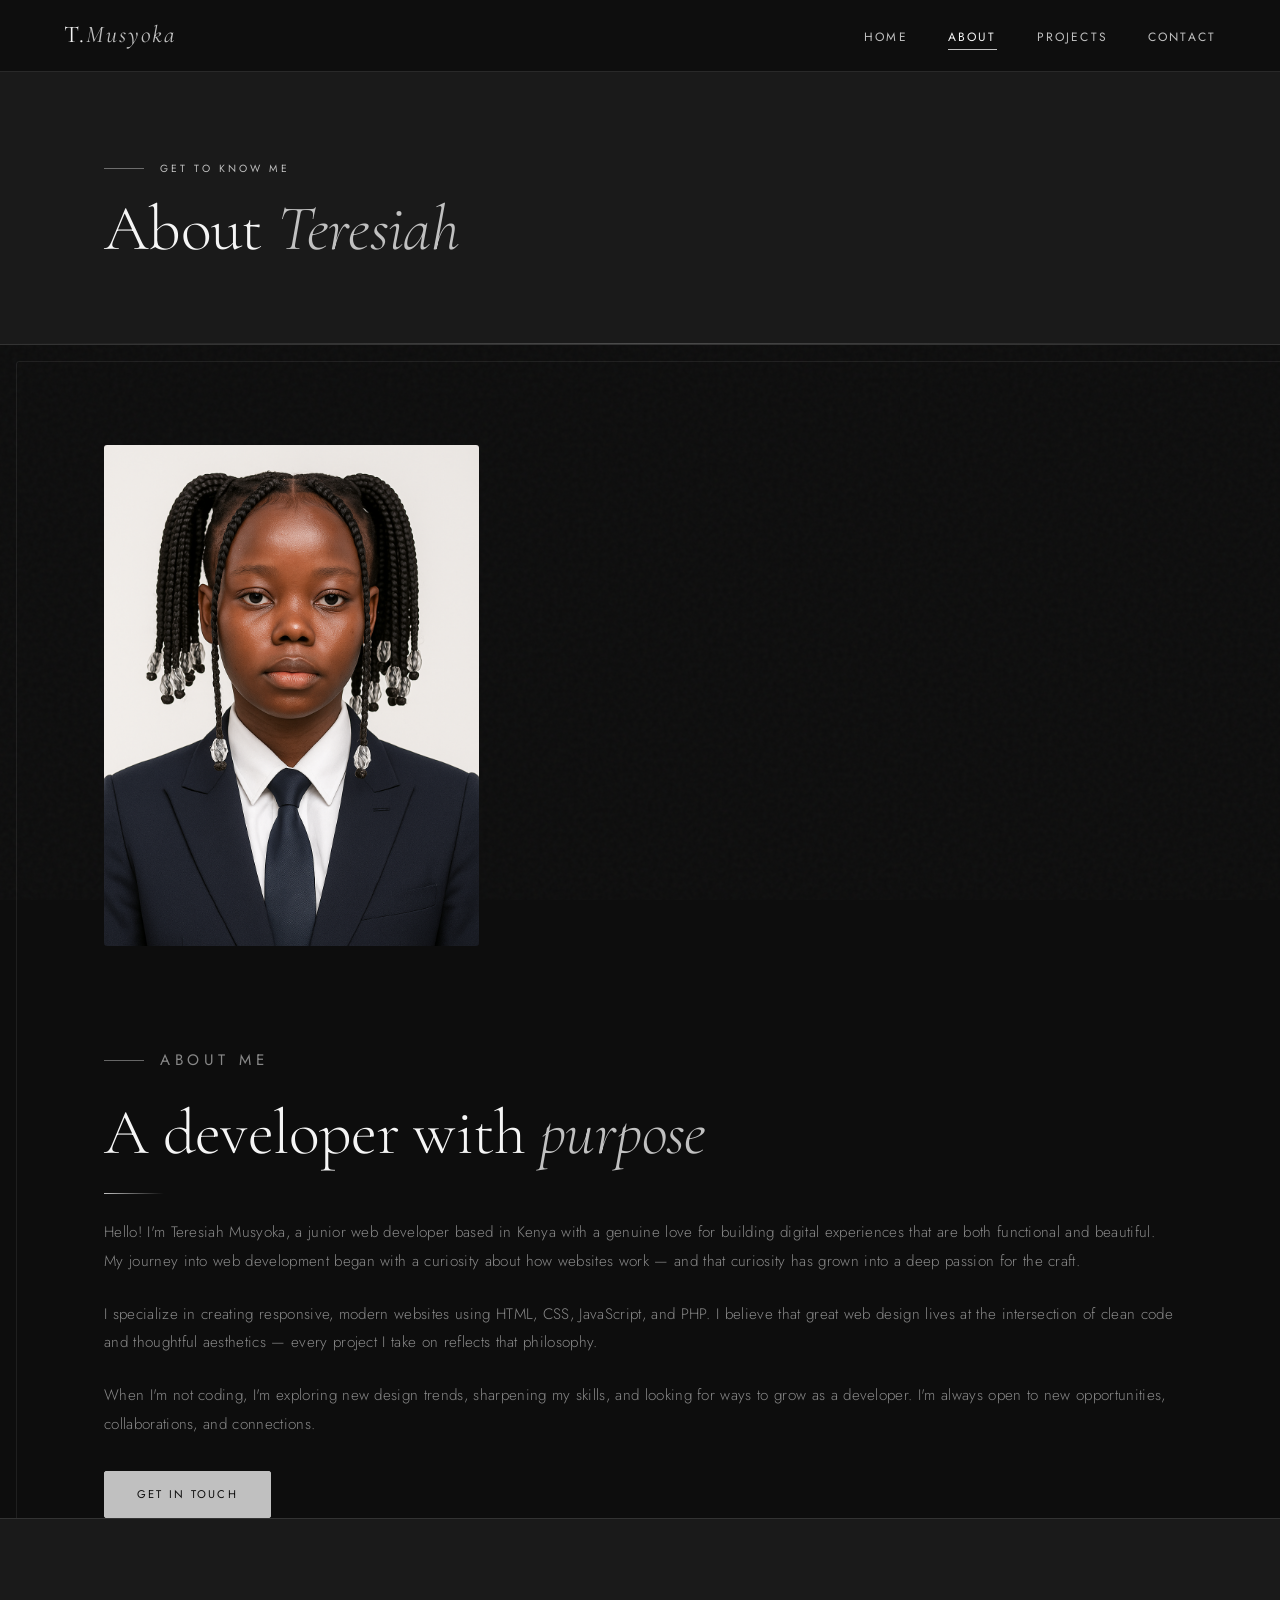
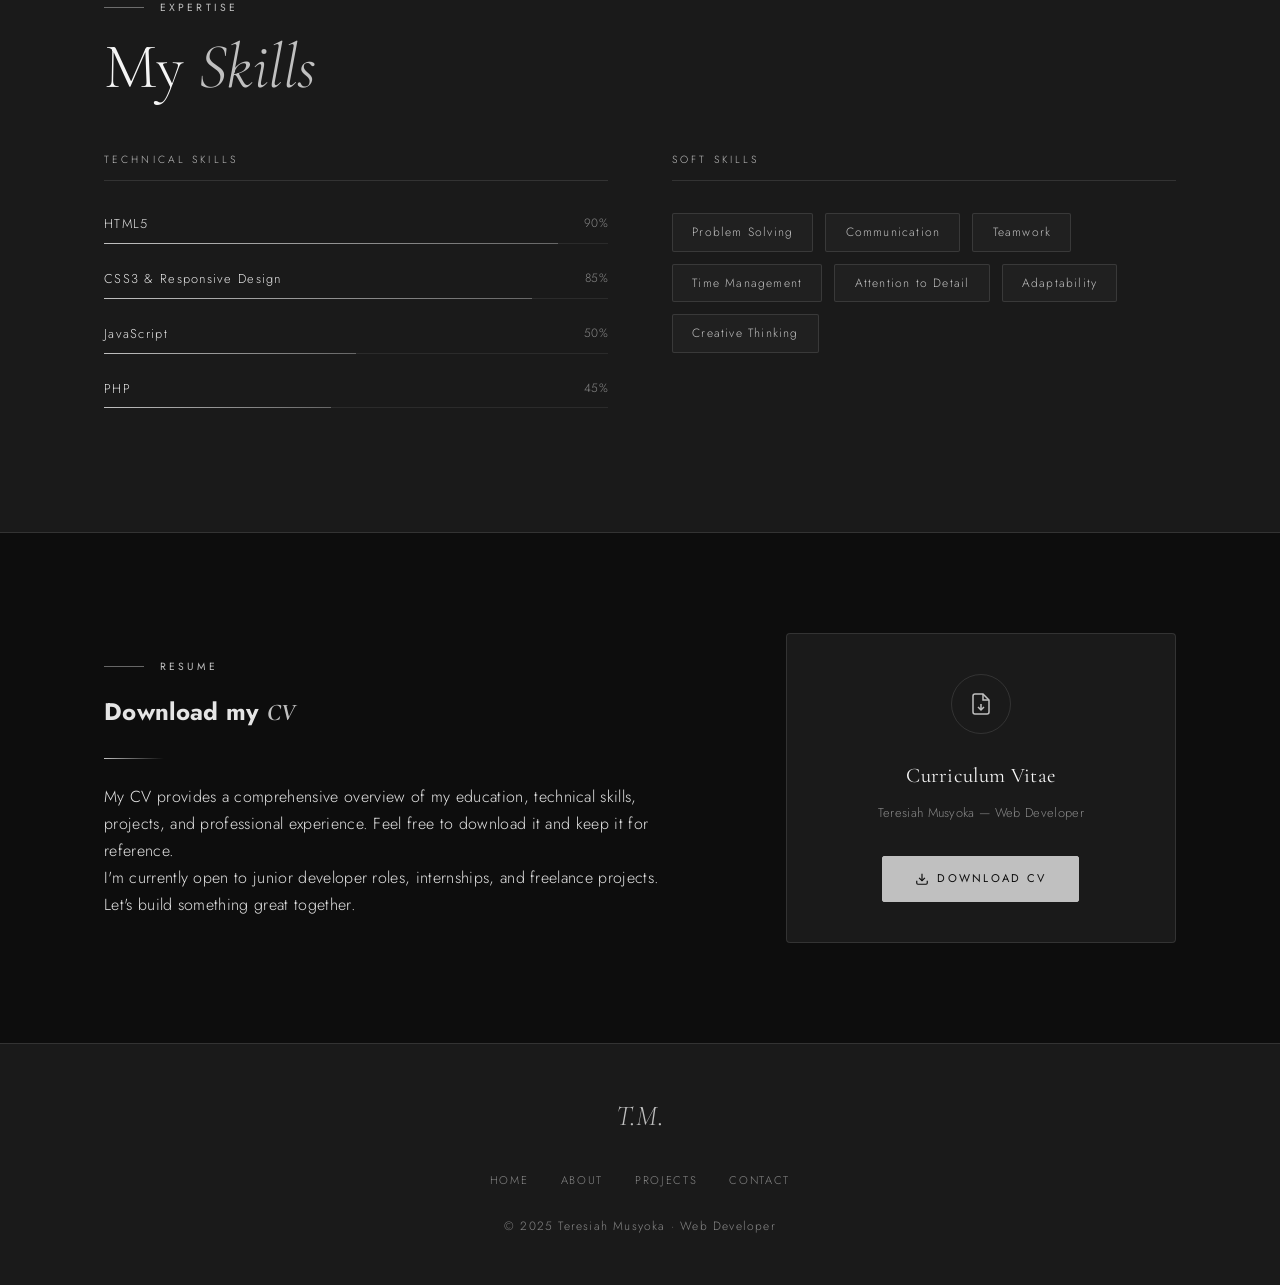
==== about.html @ 4fd21378 "Add files via upload" ====
<!DOCTYPE html>
<html lang="en">
<head>
  <meta charset="UTF-8" />
  <meta name="viewport" content="width=device-width, initial-scale=1.0" />
  <title>About — Teresiah Musyoka</title>
  <link rel="stylesheet" href="style.css" />
</head>
<body>

<!-- Navigation -->
<nav id="nav">
  <a href="index.html" class="nav-logo">T.<span>Musyoka</span></a>
  <ul class="nav-links">
    <li><a href="index.html">Home</a></li>
    <li><a href="about.html">About</a></li>
    <li><a href="projects.html">Projects</a></li>
    <li><a href="contact.html">Contact</a></li>
  </ul>
  <button class="nav-burger" id="burger" aria-label="Menu">
    <span></span><span></span><span></span>
  </button>
</nav>
<div class="nav-mobile" id="mobileNav">
  <a href="index.html">Home</a>
  <a href="about.html">About</a>
  <a href="projects.html">Projects</a>
  <a href="contact.html">Contact</a>
</div>

<!-- Page Hero -->
<div class="page-hero">
  <div class="page-hero-inner">
    <p class="section-label">Get to know me</p>
    <h1 class="section-title">About <em>Teresiah</em></h1>
  </div>
</div>

<!-- About Me -->
<section>
  <div class="container">
    <div class="about-grid">
      <div class="about-image-wrap fade-in">
        <div class="about-img">
          <img src="./images/Terry.png" alt="Teresiah Musyoka" style="width:100%;height:100%;object-fit:cover;" />
            <svg width="64" height="64" fill="none" stroke="currentColor" stroke-width="0.8" viewBox="0 0 24 24">
              <circle cx="12" cy="8" r="4"/><path d="M4 20c0-4 3.6-7 8-7s8 3 8 7"/>
            </svg>
            <p style="font-size:0.7rem;letter-spacing:0.1em;text-transform:uppercase;margin-top:0.5rem">Your Photo</p>
          </div>
        </div>
        <div class="about-img-border"></div>
      </div>

      <div class="about-text fade-in delay-2">
        <p class="section-label">About Me</p>
        <h2 class="section-title" style="margin-bottom:1rem">A developer with <em>purpose</em></h2>
        <div class="divider"></div>
        <p>Hello! I'm Teresiah Musyoka, a junior web developer based in Kenya with a genuine love for building digital experiences that are both functional and beautiful. My journey into web development began with a curiosity about how websites work — and that curiosity has grown into a deep passion for the craft.</p>
        <p>I specialize in creating responsive, modern websites using HTML, CSS, JavaScript, and PHP. I believe that great web design lives at the intersection of clean code and thoughtful aesthetics — every project I take on reflects that philosophy.</p>
        <p>When I'm not coding, I'm exploring new design trends, sharpening my skills, and looking for ways to grow as a developer. I'm always open to new opportunities, collaborations, and connections.</p>
        <a href="contact.html" class="btn btn-primary" style="margin-top:0.5rem">Get in Touch</a>
      </div>
    </div>
  </div>
</section>

<!-- Skills -->
<section class="skills-section">
  <div class="container">
    <div class="fade-in">
      <p class="section-label">Expertise</p>
      <h2 class="section-title">My <em>Skills</em></h2>
    </div>

    <div class="skills-grid">
      <!-- Technical -->
      <div class="fade-in delay-1">
        <p class="skills-group-title">Technical Skills</p>

        <div class="skill-item">
          <div class="skill-header">
            <span class="skill-name">HTML5</span>
            <span class="skill-pct">90%</span>
          </div>
          <div class="skill-bar">
            <div class="skill-bar-fill" style="--width:90%"></div>
          </div>
        </div>

        <div class="skill-item">
          <div class="skill-header">
            <span class="skill-name">CSS3 &amp; Responsive Design</span>
            <span class="skill-pct">85%</span>
          </div>
          <div class="skill-bar">
            <div class="skill-bar-fill" style="--width:85%"></div>
          </div>
        </div>

        <div class="skill-item">
          <div class="skill-header">
            <span class="skill-name">JavaScript</span>
            <span class="skill-pct">50%</span>
          </div>
          <div class="skill-bar">
            <div class="skill-bar-fill" style="--width:50%"></div>
          </div>
        </div>

        <div class="skill-item">
          <div class="skill-header">
            <span class="skill-name">PHP</span>
            <span class="skill-pct">45%</span>
          </div>
          <div class="skill-bar">
            <div class="skill-bar-fill" style="--width:45%"></div>
          </div>
        </div>
      </div>

      <!-- Soft Skills -->
      <div class="fade-in delay-2">
        <p class="skills-group-title">Soft Skills</p>
        <div class="soft-skills">
          <span class="soft-skill-pill">Problem Solving</span>
          <span class="soft-skill-pill">Communication</span>
          <span class="soft-skill-pill">Teamwork</span>
          <span class="soft-skill-pill">Time Management</span>
          <span class="soft-skill-pill">Attention to Detail</span>
          <span class="soft-skill-pill">Adaptability</span>
          <span class="soft-skill-pill">Creative Thinking</span>
        </div>
      </div>
    </div>
  </div>
</section>

<!-- CV Section -->
<section class="cv-section">
  <div class="container">
    <div class="cv-inner">
      <div class="fade-in">
        <p class="section-label">Resume</p>
        <h2>Download my <em style="font-family:var(--font-display);font-style:italic;color:var(--silver)">CV</em></h2>
        <div class="divider"></div>
        <p>My CV provides a comprehensive overview of my education, technical skills, projects, and professional experience. Feel free to download it and keep it for reference.</p>
        <p>I'm currently open to junior developer roles, internships, and freelance projects. Let's build something great together.</p>
      </div>

      <div class="fade-in delay-2">
        <div class="cv-card">
          <div class="cv-icon">
            <svg width="24" height="24" fill="none" stroke="currentColor" stroke-width="1.5" viewBox="0 0 24 24">
              <path d="M14 2H6a2 2 0 00-2 2v16a2 2 0 002 2h12a2 2 0 002-2V8z"/>
              <polyline points="14 2 14 8 20 8"/>
              <line x1="12" y1="18" x2="12" y2="12"/>
              <polyline points="9 15 12 18 15 15"/>
            </svg>
          </div>
          <h3>Curriculum Vitae</h3>
          <p>Teresiah Musyoka — Web Developer</p>
          <a href="./cv/CV.pdf" download class="btn btn-primary" style="display:inline-flex;margin-top:0.5rem">
            <svg width="14" height="14" fill="none" stroke="currentColor" stroke-width="2" viewBox="0 0 24 24" style="flex-shrink:0">
              <path d="M21 15v4a2 2 0 01-2 2H5a2 2 0 01-2-2v-4"/>
              <polyline points="7 10 12 15 17 10"/>
              <line x1="12" y1="15" x2="12" y2="3"/>
            </svg>
            Download CV
          </a>
        </div>
      </div>
    </div>
  </div>
</section>

<!-- Footer -->
<footer>
  <div class="footer-inner">
    <div class="logo">T.M.</div>
    <ul class="footer-links">
      <li><a href="index.html">Home</a></li>
      <li><a href="about.html">About</a></li>
      <li><a href="projects.html">Projects</a></li>
      <li><a href="contact.html">Contact</a></li>
    </ul>
    <p>&copy; 2025 Teresiah Musyoka · Web Developer</p>
  </div>
</footer>

<script src="script.js"></script>
</body>
</html>
---- style.css ----
@import url('https://fonts.googleapis.com/css2?family=Cormorant+Garamond:ital,wght@0,300;0,400;0,500;1,300;1,400&family=Jost:wght@200;300;400;500&display=swap');

/* ── Variables ── */
:root {
  --black: #0D0D0D;
  --dark: #1A1A1A;
  --silver: #C0C0C0;
  --light: #E5E5E5;
  --white: #F5F5F5;
  --dim: #888;
  --border: rgba(192,192,192,0.15);
  --glow: rgba(192,192,192,0.08);

  --font-display: 'Cormorant Garamond', serif;
  --font-body: 'Jost', sans-serif;

  --ease: cubic-bezier(0.4, 0, 0.2, 1);
  --ease-out: cubic-bezier(0, 0, 0.2, 1);
}

/* ── Reset ── */
*, *::before, *::after { box-sizing: border-box; margin: 0; padding: 0; }
html { scroll-behavior: smooth; }
body {
  background: var(--black);
  color: var(--light);
  font-family: var(--font-body);
  font-weight: 300;
  font-size: medium;
  letter-spacing: 0.02em;
  line-height: 1.7;
  overflow-x: hidden;
}
img { display: block; max-width: 100%; }
a { color: inherit; text-decoration: none; }

/* ── Noise Overlay ── */
body::before {
  content: '';
  position: fixed;
  inset: 0;
  background-image: url("data:image/svg+xml,%3Csvg viewBox='0 0 200 200' xmlns='http://www.w3.org/2000/svg'%3E%3Cfilter id='n'%3E%3CfeTurbulence type='fractalNoise' baseFrequency='0.9' numOctaves='4' stitchTiles='stitch'/%3E%3C/filter%3E%3Crect width='100%25' height='100%25' filter='url(%23n)' opacity='0.03'/%3E%3C/svg%3E");
  pointer-events: none;
  z-index: 0;
}

/* ── Navigation ── */
nav {
  position: fixed;
  top: 0; left: 0; right: 0;
  z-index: 100;
  padding: 0 5vw;
  height: 72px;
  display: flex;
  align-items: center;
  justify-content: space-between;
  background: rgba(13,13,13,0.85);
  backdrop-filter: blur(20px);
  -webkit-backdrop-filter: blur(20px);
  border-bottom: 1px solid var(--border);
  transition: all 0.4s var(--ease);
}
nav.scrolled {
  height: 60px;
  background: rgba(13,13,13,0.97);
}

.nav-logo {
  font-family: var(--font-display);
  font-size: 1.5rem;
  font-weight: 400;
  letter-spacing: 0.08em;
  color: var(--white);
}
.nav-logo span { color: var(--silver); font-style: italic; }

.nav-links {
  display: flex;
  align-items: center;
  gap: 2.5rem;
  list-style: none;
}
.nav-links a {
  font-size: 0.75rem;
  font-weight: 400;
  letter-spacing: 0.18em;
  text-transform: uppercase;
  color: var(--silver);
  position: relative;
  transition: color 0.3s var(--ease);
}
.nav-links a::after {
  content: '';
  position: absolute;
  bottom: -4px; left: 0;
  width: 0; height: 1px;
  background: var(--silver);
  transition: width 0.3s var(--ease);
}
.nav-links a:hover, .nav-links a.active { color: var(--white); }
.nav-links a:hover::after, .nav-links a.active::after { width: 100%; }

.nav-burger {
  display: none;
  flex-direction: column;
  gap: 5px;
  cursor: pointer;
  padding: 4px;
  background: none;
  border: none;
}
.nav-burger span {
  display: block;
  width: 24px; height: 1px;
  background: var(--silver);
  transition: all 0.3s var(--ease);
}
.nav-burger.open span:nth-child(1) { transform: rotate(45deg) translate(4px, 4px); }
.nav-burger.open span:nth-child(2) { opacity: 0; }
.nav-burger.open span:nth-child(3) { transform: rotate(-45deg) translate(4px, -4px); }

/* Mobile nav */
.nav-mobile {
  display: none;
  position: fixed;
  inset: 0;
  top: 72px;
  background: rgba(13,13,13,0.98);
  backdrop-filter: blur(30px);
  z-index: 99;
  flex-direction: column;
  align-items: center;
  justify-content: center;
  gap: 2.5rem;
}
.nav-mobile.open { display: flex; }
.nav-mobile a {
  font-family: var(--font-display);
  font-size: 2.5rem;
  font-weight: 300;
  color: var(--silver);
  letter-spacing: 0.05em;
  transition: color 0.3s;
}
.nav-mobile a:hover { color: var(--white); }

/* ── Buttons ── */
.btn {
  display: inline-flex;
  align-items: center;
  gap: 0.5rem;
  padding: 0.8rem 2rem;
  font-family: var(--font-body);
  font-size: 0.7rem;
  font-weight: 400;
  letter-spacing: 0.2em;
  text-transform: uppercase;
  border-radius: 2px;
  cursor: pointer;
  transition: all 0.35s var(--ease);
  position: relative;
  overflow: hidden;
}
.btn::before {
  content: '';
  position: absolute;
  inset: 0;
  background: rgba(255,255,255,0.05);
  transform: translateX(-100%);
  transition: transform 0.35s var(--ease);
}
.btn:hover::before { transform: translateX(0); }

.btn-primary {
  background: var(--silver);
  color: var(--black);
  border: 1px solid var(--silver);
}
.btn-primary:hover {
  background: var(--white);
  border-color: var(--white);
  transform: translateY(-2px);
  box-shadow: 0 8px 30px rgba(192,192,192,0.25);
}

.btn-outline {
  background: transparent;
  color: var(--silver);
  border: 1px solid rgba(192,192,192,0.4);
}
.btn-outline:hover {
  color: var(--white);
  border-color: var(--silver);
  transform: translateY(-2px);
}

/* ── Section Base ── */
section { position: relative; z-index: 1; }
.container {
  max-width: 1200px;
  margin: 0 auto;
  padding: 0 5vw;
}

.section-label {
  font-size: 0.65rem;
  font-weight: 400;
  letter-spacing: 0.3em;
  text-transform: uppercase;
  color: var(--silver);
  margin-bottom: 1rem;
  display: flex;
  align-items: center;
  gap: 1rem;
}
.section-label::before {
  content: '';
  width: 40px; height: 1px;
  background: var(--silver);
  opacity: 0.5;
}

.section-title {
  font-family: var(--font-display);
  font-size: clamp(2.5rem, 5vw, 4rem);
  font-weight: 300;
  line-height: 1.1;
  color: var(--white);
  letter-spacing: -0.01em;
}
.section-title em {
  font-style: italic;
  color: var(--silver);
}

/* ── Divider ── */
.divider {
  width: 60px; height: 1px;
  background: linear-gradient(to right, var(--silver), transparent);
  margin: 1.5rem 0;
}

/* ── Fade-in on scroll ── */
.fade-in {
  opacity: 0;
  transform: translateY(30px);
  transition: opacity 0.8s var(--ease-out), transform 0.8s var(--ease-out);
}
.fade-in.visible {
  opacity: 1;
  transform: translateY(0);
}
.fade-in.delay-1 { transition-delay: 0.1s; }
.fade-in.delay-2 { transition-delay: 0.2s; }
.fade-in.delay-3 { transition-delay: 0.3s; }
.fade-in.delay-4 { transition-delay: 0.4s; }

/* ── Page Header (inner pages) ── */
.page-hero {
  padding: 160px 0 80px;
  background: var(--dark);
  border-bottom: 1px solid var(--border);
  position: relative;
  overflow: hidden;
}
.page-hero::after {
  content: '';
  position: absolute;
  bottom: 0; left: 0;
  width: 100%; height: 1px;
  background: linear-gradient(to right, transparent, var(--silver), transparent);
  opacity: 0.3;
}
.page-hero-inner {
  max-width: 1200px;
  margin: 0 auto;
  padding: 0 5vw;
}

/* ── Footer ── */
footer {
  background: var(--dark);
  border-top: 1px solid var(--border);
  padding: 3rem 0;
  text-align: center;
}
.footer-inner {
  max-width: 1200px;
  margin: 0 auto;
  padding: 0 5vw;
}
footer .logo {
  font-family: var(--font-display);
  font-size: 1.8rem;
  color: var(--silver);
  margin-bottom: 1rem;
  font-style: italic;
}
footer p {
  font-size: 0.75rem;
  color: var(--dim);
  letter-spacing: 0.1em;
}
.footer-links {
  display: flex;
  justify-content: center;
  gap: 2rem;
  margin: 1.5rem 0;
  list-style: none;
}
.footer-links a {
  font-size: 0.7rem;
  letter-spacing: 0.15em;
  text-transform: uppercase;
  color: var(--dim);
  transition: color 0.3s;
}
.footer-links a:hover { color: var(--silver); }

/* ═══════════════════════════════════
   INDEX.HTML
═══════════════════════════════════ */

/* Hero */
.hero {
  min-height: 100vh;
  display: flex;
  flex-direction: column;
  position: relative;
  overflow: hidden;
}

.hero-bg {
  position: absolute;
  inset: 0;
  background: linear-gradient(135deg, #0D0D0D 0%, #141414 50%, #0f0f0f 100%);
}
.hero-bg::before {
  content: '';
  position: absolute;
  top: -20%; right: -10%;
  width: 60vw; height: 60vw;
  background: radial-gradient(circle, rgba(192,192,192,0.04) 0%, transparent 70%);
  border-radius: 50%;
}
.hero-bg::after {
  content: '';
  position: absolute;
  bottom: -10%; left: -5%;
  width: 40vw; height: 40vw;
  background: radial-gradient(circle, rgba(192,192,192,0.03) 0%, transparent 70%);
  border-radius: 50%;
}

.hero-grid-lines {
  position: absolute;
  inset: 0;
  background-image:
    linear-gradient(rgba(192,192,192,0.03) 1px, transparent 1px),
    linear-gradient(90deg, rgba(192,192,192,0.03) 1px, transparent 1px);
  background-size: 80px 80px;
}

.hero-inner {
  position: relative;
  z-index: 2;
  display: grid;
  grid-template-columns: 1fr 1fr;
  gap: 4rem;
  align-items: center;
  min-height: 100vh;
  max-width: 1200px;
  margin: 0 auto;
  padding: 100px 5vw 80px;
}

.hero-content {}

.hero-eyebrow {
  font-size: 0.65rem;
  letter-spacing: 0.35em;
  text-transform: uppercase;
  color: var(--silver);
  margin-bottom: 2rem;
  display: flex;
  align-items: center;
  gap: 1rem;
  opacity: 0;
  animation: slideRight 0.8s var(--ease-out) 0.3s forwards;
}
.hero-eyebrow::before {
  content: '';
  width: 40px; height: 1px;
  background: var(--silver);
}

.hero-name {
  font-family: var(--font-display);
  font-size: clamp(3rem, 6vw, 5.5rem);
  font-weight: 300;
  line-height: 1.05;
  color: var(--white);
  margin-bottom: 1.5rem;
  opacity: 0;
  animation: slideRight 0.8s var(--ease-out) 0.5s forwards;
}
.hero-name span {
  display: block;
  font-style: italic;
  color: var(--silver);
}

.hero-desc {
  font-size: 1rem;
  font-weight: 300;
  color: var(--dim);
  max-width: 420px;
  margin-bottom: 2.5rem;
  line-height: 1.8;
  opacity: 0;
  animation: slideRight 0.8s var(--ease-out) 0.7s forwards;
}

.hero-cta {
  display: flex;
  gap: 1rem;
  flex-wrap: wrap;
  opacity: 0;
  animation: slideRight 0.8s var(--ease-out) 0.9s forwards;
}

.hero-image-side {
  position: relative;
  opacity: 0;
  animation: fadeScale 1s var(--ease-out) 0.5s forwards;
}

.hero-img-frame {
  position: relative;
  border-radius: 4px;
  overflow: hidden;
  aspect-ratio: 4/5;
  background: var(--dark);
}
.hero-img-frame img {
  width: 100%;
  height: 100%;
  object-fit: cover;
  filter: grayscale(30%);
  transition: filter 0.5s;
}
.hero-img-frame:hover img { filter: grayscale(0%); }

.hero-img-frame::before {
  content: '';
  position: absolute;
  inset: 0;
  background: linear-gradient(to top, rgba(13,13,13,0.5) 0%, transparent 60%);
  z-index: 1;
}

.hero-img-border {
  position: absolute;
  top: -12px; right: -12px;
  width: calc(100% - 20px);
  height: calc(100% - 20px);
  border: 1px solid rgba(192,192,192,0.2);
  border-radius: 4px;
  pointer-events: none;
  transition: all 0.4s var(--ease);
}
.hero-image-side:hover .hero-img-border {
  top: -16px; right: -16px;
  border-color: rgba(192,192,192,0.4);
}

.hero-img-placeholder {
  width: 100%;
  height: 100%;
  display: flex;
  flex-direction: column;
  align-items: center;
  justify-content: center;
  background: linear-gradient(135deg, #1a1a1a 0%, #222 100%);
  color: var(--dim);
  gap: 1rem;
}
.hero-img-placeholder svg { opacity: 0.3; }
.hero-img-placeholder p {
  font-size: 0.75rem;
  letter-spacing: 0.15em;
  text-transform: uppercase;
}

.hero-scroll {
  position: absolute;
  bottom: 2rem;
  left: 50%;
  transform: translateX(-50%);
  z-index: 2;
  display: flex;
  flex-direction: column;
  align-items: center;
  gap: 0.5rem;
  color: var(--dim);
  font-size: 0.6rem;
  letter-spacing: 0.2em;
  text-transform: uppercase;
  opacity: 0;
  animation: fadeIn 1s var(--ease-out) 1.5s forwards;
}
.scroll-line {
  width: 1px; height: 40px;
  background: linear-gradient(to bottom, transparent, var(--silver));
  animation: scrollPulse 2s ease-in-out infinite;
}

/* Featured Section */
.featured {
  padding: 120px 0;
  background: var(--dark);
  border-top: 1px solid var(--border);
}
.featured-header {
  display: flex;
  justify-content: space-between;
  align-items: flex-end;
  margin-bottom: 4rem;
}
.featured-grid {
  display: grid;
  grid-template-columns: repeat(3, 1fr);
  gap: 2px;
}
.featured-card {
  position: relative;
  overflow: hidden;
  aspect-ratio: 3/4;
  background: #111;
  cursor: pointer;
}
.featured-card img {
  width: 100%;
  height: 100%;
  object-fit: cover;
  filter: grayscale(50%) brightness(0.7);
  transition: all 0.6s var(--ease);
}
.featured-card:hover img {
  filter: grayscale(0%) brightness(0.9);
  transform: scale(1.04);
}
.featured-card-info {
  position: absolute;
  bottom: 0; left: 0; right: 0;
  padding: 2rem;
  background: linear-gradient(to top, rgba(13,13,13,0.95) 0%, transparent 100%);
  transform: translateY(20px);
  opacity: 0;
  transition: all 0.4s var(--ease);
}
.featured-card:hover .featured-card-info {
  transform: translateY(0);
  opacity: 1;
}
.featured-card-info h3 {
  font-family: var(--font-display);
  font-size: 1.3rem;
  font-weight: 400;
  color: var(--white);
  margin-bottom: 0.3rem;
}
.featured-card-info p {
  font-size: 0.75rem;
  color: var(--silver);
  letter-spacing: 0.1em;
}

.card-placeholder {
  width: 100%;
  height: 100%;
  display: flex;
  align-items: center;
  justify-content: center;
  flex-direction: column;
  gap: 0.5rem;
  background: linear-gradient(135deg, #161616, #1f1f1f);
  color: rgba(192,192,192,0.2);
}
.card-placeholder p { font-size: 0.7rem; letter-spacing: 0.1em; }

/* Stats / Brief ── */
.brief {
  padding: 100px 0;
}
.brief-inner {
  display: grid;
  grid-template-columns: 1fr 1fr;
  gap: 8rem;
  align-items: center;
}
.brief-text p {
  color: var(--dim);
  line-height: 1.9;
  margin-bottom: 1.5rem;
}
.brief-stats {
  display: grid;
  grid-template-columns: 1fr 1fr;
  gap: 2.5rem;
}
.stat {
  border-left: 1px solid var(--border);
  padding-left: 1.5rem;
}
.stat-number {
  font-family: var(--font-display);
  font-size: 3rem;
  font-weight: 300;
  color: var(--white);
  line-height: 1;
  margin-bottom: 0.3rem;
}
.stat-number span { color: var(--silver); }
.stat-label {
  font-size: 0.7rem;
  letter-spacing: 0.15em;
  text-transform: uppercase;
  color: var(--dim);
}

/* ═══════════════════════════════════
   ABOUT.HTML
═══════════════════════════════════ */

.about-grid {
  display: grid;
  grid-template-columns: 1fr 1.6fr;
  gap: 6rem;
  align-items: start;
  padding: 100px 0;
}
.about-image-wrap {
  position: relative;
  top: 0;
}
.about-img {
  aspect-ratio: 3/4;
  background: var(--dark);
  border-radius: 3px;
  overflow: hidden;
  position: relative;
}
.about-img-placeholder {
  width: 100%;
  height: 100%;
  display: flex;
  flex-direction: column;
  align-items: center;
  justify-content: center;
  background: linear-gradient(135deg, #161616, #222);
  gap: 1rem;
  color: rgba(192,192,192,0.25);
}
.about-img-border {
  position: absolute;
  top: 16px; left: 16px;
  right: -16px; bottom: -16px;
  border: 1px solid rgba(192,192,192,0.1);
  border-radius: 3px;
  pointer-events: none;
}
.about-text p {
  color: var(--dim);
  line-height: 1.9;
  margin-bottom: 1.5rem;
  font-size: 0.95rem;
}

/* Skills */
.skills-section {
  padding: 80px 0 100px;
  background: var(--dark);
  border-top: 1px solid var(--border);
  border-bottom: 1px solid var(--border);
}
.skills-grid {
  display: grid;
  grid-template-columns: 1fr 1fr;
  gap: 4rem;
  margin-top: 3rem;
}
.skills-group-title {
  font-size: 0.65rem;
  letter-spacing: 0.3em;
  text-transform: uppercase;
  color: var(--silver);
  margin-bottom: 2rem;
  padding-bottom: 0.75rem;
  border-bottom: 1px solid var(--border);
}

.skill-item {
  margin-bottom: 1.5rem;
}
.skill-header {
  display: flex;
  justify-content: space-between;
  margin-bottom: 0.5rem;
}
.skill-name {
  font-size: 0.8rem;
  letter-spacing: 0.1em;
  color: var(--light);
}
.skill-pct {
  font-size: 0.75rem;
  color: var(--dim);
}
.skill-bar {
  height: 1px;
  background: rgba(192,192,192,0.1);
  position: relative;
  overflow: hidden;
}
.skill-bar-fill {
  position: absolute;
  top: 0; left: 0;
  height: 100%;
  background: linear-gradient(to right, var(--silver), rgba(192,192,192,0.4));
  width: 0;
  transition: width 1.2s var(--ease-out);
}
.skill-bar-fill.animated { width: var(--width); }

/* Soft skills pills */
.soft-skills {
  display: flex;
  flex-wrap: wrap;
  gap: 0.75rem;
}
.soft-skill-pill {
  padding: 0.5rem 1.2rem;
  border: 1px solid var(--border);
  border-radius: 2px;
  font-size: 0.75rem;
  letter-spacing: 0.1em;
  color: var(--silver);
  background: rgba(192,192,192,0.04);
  transition: all 0.3s var(--ease);
  cursor: default;
}
.soft-skill-pill:hover {
  border-color: rgba(192,192,192,0.4);
  color: var(--white);
  background: rgba(192,192,192,0.08);
}

/* CV Section */
.cv-section {
  padding: 100px 0;
}
.cv-inner {
  display: grid;
  grid-template-columns: 1.5fr 1fr;
  gap: 6rem;
  align-items: center;
}
.cv-text h2 {
  font-family: var(--font-display);
  font-size: clamp(2rem, 4vw, 3rem);
  font-weight: 300;
  color: var(--white);
  margin-bottom: 1rem;
}
.cv-text p {
  color: var(--dim);
  line-height: 1.9;
  margin-bottom: 2rem;
}
.cv-card {
  background: var(--dark);
  border: 1px solid var(--border);
  border-radius: 4px;
  padding: 2.5rem;
  text-align: center;
  transition: all 0.4s var(--ease);
}
.cv-card:hover {
  border-color: rgba(192,192,192,0.3);
  box-shadow: 0 20px 60px rgba(0,0,0,0.4);
}
.cv-icon {
  width: 60px; height: 60px;
  margin: 0 auto 1.5rem;
  border: 1px solid var(--border);
  border-radius: 50%;
  display: flex;
  align-items: center;
  justify-content: center;
  color: var(--silver);
}
.cv-card h3 {
  font-family: var(--font-display);
  font-size: 1.3rem;
  font-weight: 400;
  color: var(--white);
  margin-bottom: 0.5rem;
}
.cv-card p {
  font-size: 0.8rem;
  color: var(--dim);
  margin-bottom: 1.5rem;
}

/* ═══════════════════════════════════
   PROJECTS.HTML
═══════════════════════════════════ */

.projects-section {
  padding: 100px 0;
}
.projects-grid {
  display: grid;
  grid-template-columns: repeat(2, 1fr);
  gap: 2px;
  margin-top: 4rem;
}
.project-card {
  position: relative;
  background: var(--dark);
  overflow: hidden;
  border: 1px solid var(--border);
  transition: border-color 0.4s var(--ease);
}
.project-card:hover {
  border-color: rgba(192,192,192,0.3);
}

.project-img {
  aspect-ratio: 16/10;
  overflow: hidden;
  position: relative;
}
.project-img-placeholder {
  width: 100%;
  height: 100%;
  display: flex;
  align-items: center;
  justify-content: center;
  flex-direction: column;
  gap: 0.5rem;
  transition: all 0.5s var(--ease);
}
.project-img-placeholder p { font-size: 0.7rem; letter-spacing: 0.1em; }

.p1 { background: linear-gradient(135deg, #151515, #1e1e1e); color: rgba(192,192,192,0.2); }
.p2 { background: linear-gradient(135deg, #121218, #1a1a22); color: rgba(192,192,192,0.2); }
.p3 { background: linear-gradient(135deg, #151512, #1e1e18); color: rgba(192,192,192,0.2); }
.p4 { background: linear-gradient(135deg, #121518, #181e1e); color: rgba(192,192,192,0.2); }

.project-overlay {
  position: absolute;
  inset: 0;
  background: rgba(13,13,13,0.92);
  display: flex;
  align-items: center;
  justify-content: center;
  opacity: 0;
  transition: opacity 0.4s var(--ease);
  padding: 2rem;
}
.project-card:hover .project-overlay { opacity: 1; }

.project-overlay-text {
  text-align: center;
}
.project-overlay-text p {
  font-size: 0.9rem;
  color: var(--dim);
  line-height: 1.7;
}

.project-body {
  padding: 1.8rem 2rem;
}
.project-number {
  font-family: var(--font-display);
  font-size: 0.7rem;
  color: var(--dim);
  letter-spacing: 0.2em;
  margin-bottom: 0.5rem;
}
.project-title {
  font-family: var(--font-display);
  font-size: 1.5rem;
  font-weight: 400;
  color: var(--white);
  margin-bottom: 0.8rem;
}
.project-tags {
  display: flex;
  flex-wrap: wrap;
  gap: 0.5rem;
  margin-bottom: 1.5rem;
}
.project-tag {
  font-size: 0.65rem;
  letter-spacing: 0.15em;
  text-transform: uppercase;
  color: var(--dim);
  padding: 0.25rem 0.75rem;
  border: 1px solid var(--border);
  border-radius: 2px;
}
.project-footer {
  display: flex;
  align-items: center;
  justify-content: space-between;
  padding-top: 1.2rem;
  border-top: 1px solid var(--border);
}

/* ═══════════════════════════════════
   CONTACT.HTML
═══════════════════════════════════ */

.contact-section {
  padding: 100px 0 120px;
}
.contact-grid {
  display: grid;
  grid-template-columns: 1fr 1.4fr;
  gap: 8rem;
  align-items: start;
}
.contact-info h2 {
  font-family: var(--font-display);
  font-size: clamp(2rem, 4vw, 3.2rem);
  font-weight: 300;
  color: var(--white);
  line-height: 1.15;
  margin-bottom: 1.5rem;
}
.contact-info h2 em { font-style: italic; color: var(--silver); }
.contact-info p {
  color: var(--dim);
  line-height: 1.9;
  margin-bottom: 2.5rem;
  font-size: 0.95rem;
}
.contact-details {
  display: flex;
  flex-direction: column;
  gap: 1.2rem;
  margin-bottom: 2rem;
}
.contact-detail {
  display: flex;
  align-items: flex-start;
  gap: 1rem;
}
.contact-detail-icon {
  width: 36px; height: 36px;
  border: 1px solid var(--border);
  border-radius: 50%;
  display: flex;
  align-items: center;
  justify-content: center;
  color: var(--silver);
  flex-shrink: 0;
}
.contact-detail-text {
  display: flex;
  flex-direction: column;
  gap: 0.15rem;
}
.contact-detail-label {
  font-size: 0.65rem;
  letter-spacing: 0.2em;
  text-transform: uppercase;
  color: var(--dim);
}
.contact-detail-value {
  font-size: 0.9rem;
  color: var(--light);
}

/* Form */
.contact-form {
  display: flex;
  flex-direction: column;
  gap: 1.5rem;
}
.form-group {
  position: relative;
}
.form-group label {
  display: block;
  font-size: 0.65rem;
  letter-spacing: 0.2em;
  text-transform: uppercase;
  color: var(--dim);
  margin-bottom: 0.6rem;
}
.form-group input,
.form-group textarea {
  width: 100%;
  background: rgba(255,255,255,0.02);
  border: 1px solid var(--border);
  border-radius: 2px;
  padding: 0.9rem 1.2rem;
  font-family: var(--font-body);
  font-size: 0.9rem;
  font-weight: 300;
  color: var(--light);
  outline: none;
  transition: all 0.3s var(--ease);
  resize: none;
  letter-spacing: 0.05em;
}
.form-group input::placeholder,
.form-group textarea::placeholder { color: rgba(136,136,136,0.5); }
.form-group input:focus,
.form-group textarea:focus {
  border-color: rgba(192,192,192,0.4);
  background: rgba(255,255,255,0.03);
  box-shadow: 0 0 0 3px rgba(192,192,192,0.05);
}
.form-group textarea { min-height: 140px; }

.form-submit-row {
  display: flex;
  align-items: center;
  justify-content: space-between;
  flex-wrap: wrap;
  gap: 1rem;
}
.form-note {
  font-size: 0.75rem;
  color: var(--dim);
}

.form-success {
  display: none;
  padding: 1rem 1.5rem;
  background: rgba(192,192,192,0.06);
  border: 1px solid rgba(192,192,192,0.2);
  border-radius: 2px;
  color: var(--silver);
  font-size: 0.85rem;
  letter-spacing: 0.05em;
}
.form-success.visible { display: block; }

/* ── Animations ── */
@keyframes slideRight {
  from { opacity: 0; transform: translateX(-30px); }
  to { opacity: 1; transform: translateX(0); }
}
@keyframes fadeScale {
  from { opacity: 0; transform: scale(0.96); }
  to { opacity: 1; transform: scale(1); }
}
@keyframes fadeIn {
  from { opacity: 0; }
  to { opacity: 1; }
}
@keyframes scrollPulse {
  0%, 100% { opacity: 0.3; transform: scaleY(1); }
  50% { opacity: 1; transform: scaleY(1.1); }
}

/* ── Responsive ── */
@media (max-width: 900px) {
  .nav-links { display: none; }
  .nav-burger { display: flex; }

  .hero-inner {
    grid-template-columns: 1fr;
    padding-top: 120px;
    text-align: center;
  }
  .hero-image-side { order: -1; max-width: 300px; margin: 0 auto; }
  .hero-eyebrow { justify-content: center; }
  .hero-cta { justify-content: center; }
  .hero-desc { margin: 0 auto 2.5rem; }

  .featured-grid { grid-template-columns: 1fr; }
  .brief-inner { grid-template-columns: 1fr; gap: 3rem; }
  .about-grid { grid-template-columns: 1fr; }
  .skills-grid { grid-template-columns: 1fr; }
  .cv-inner { grid-template-columns: 1fr; gap: 3rem; }
  .projects-grid { grid-template-columns: 1fr; }
  .contact-grid { grid-template-columns: 1fr; gap: 4rem; }
  .featured-header { flex-direction: column; gap: 1rem; align-items: flex-start; }
}

@media (max-width: 600px) {
  .brief-stats { grid-template-columns: 1fr 1fr; }
}
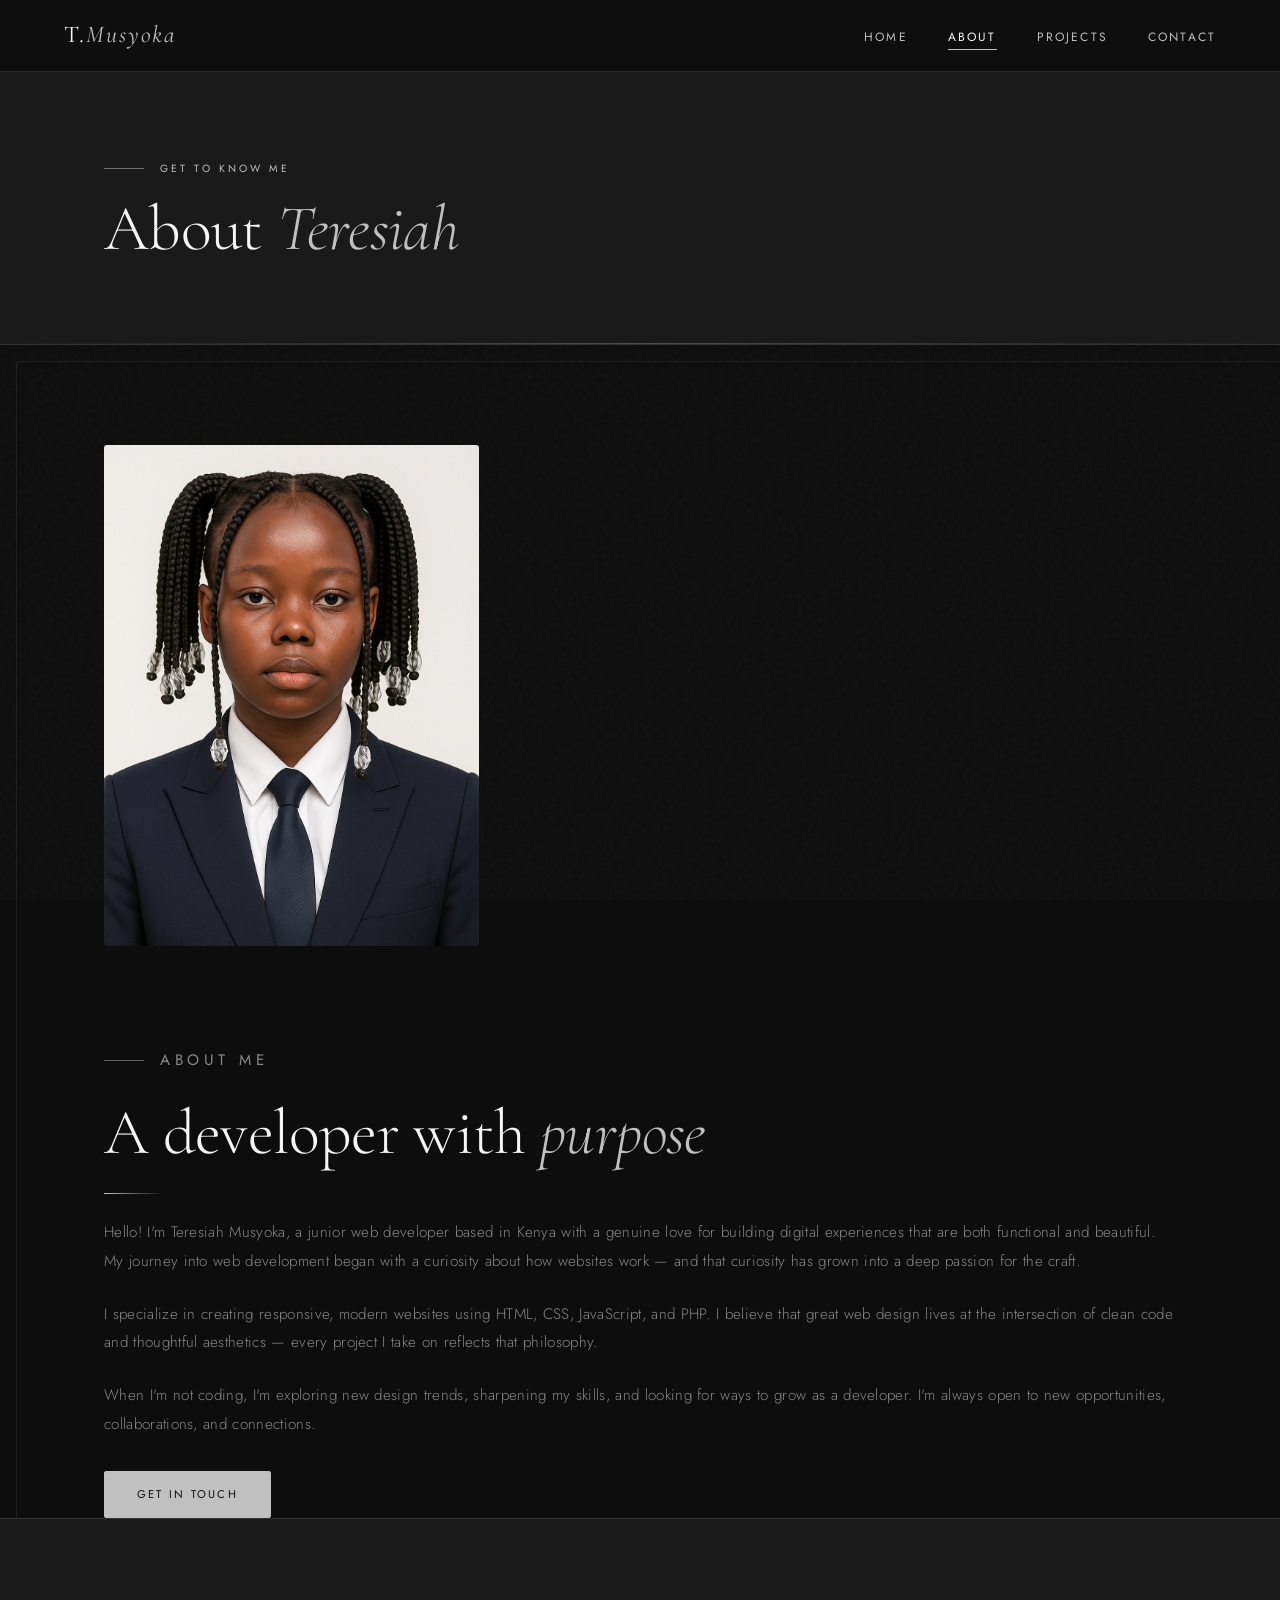
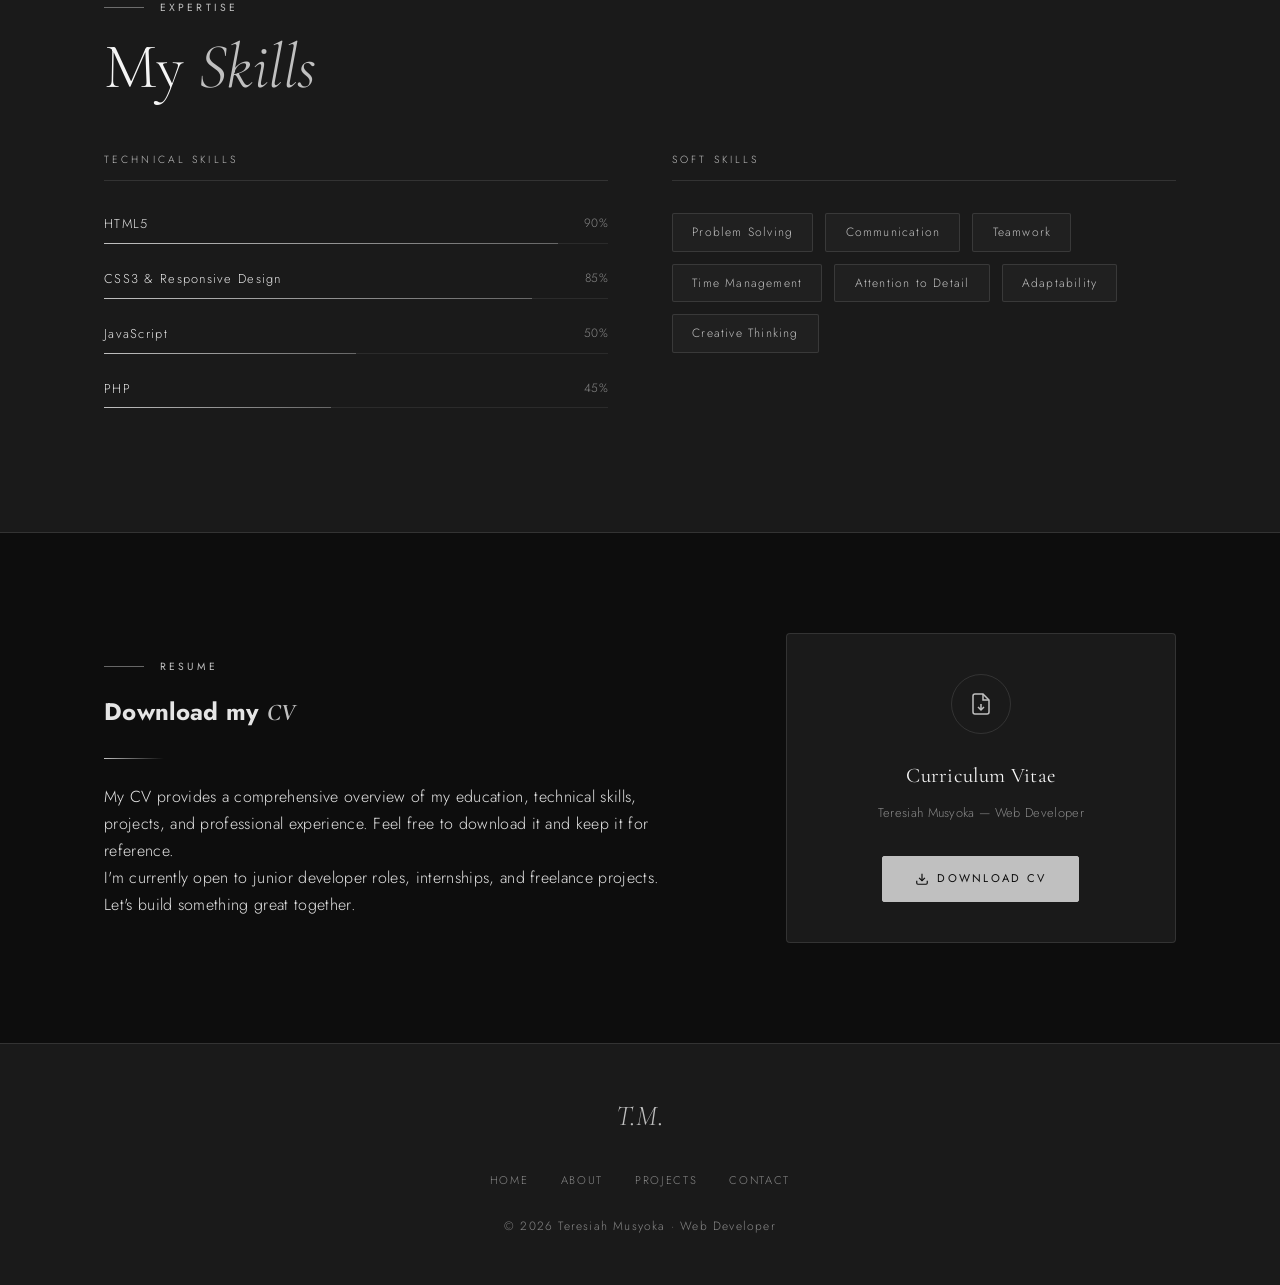
==== commit 8c26d18a: "Add files via upload" ====
--- a/about.html
+++ b/about.html
@@ -184,7 +184,7 @@
       <li><a href="projects.html">Projects</a></li>
       <li><a href="contact.html">Contact</a></li>
     </ul>
-    <p>&copy; 2025 Teresiah Musyoka · Web Developer</p>
+    <p>&copy; 2026 Teresiah Musyoka · Web Developer</p>
   </div>
 </footer>
 
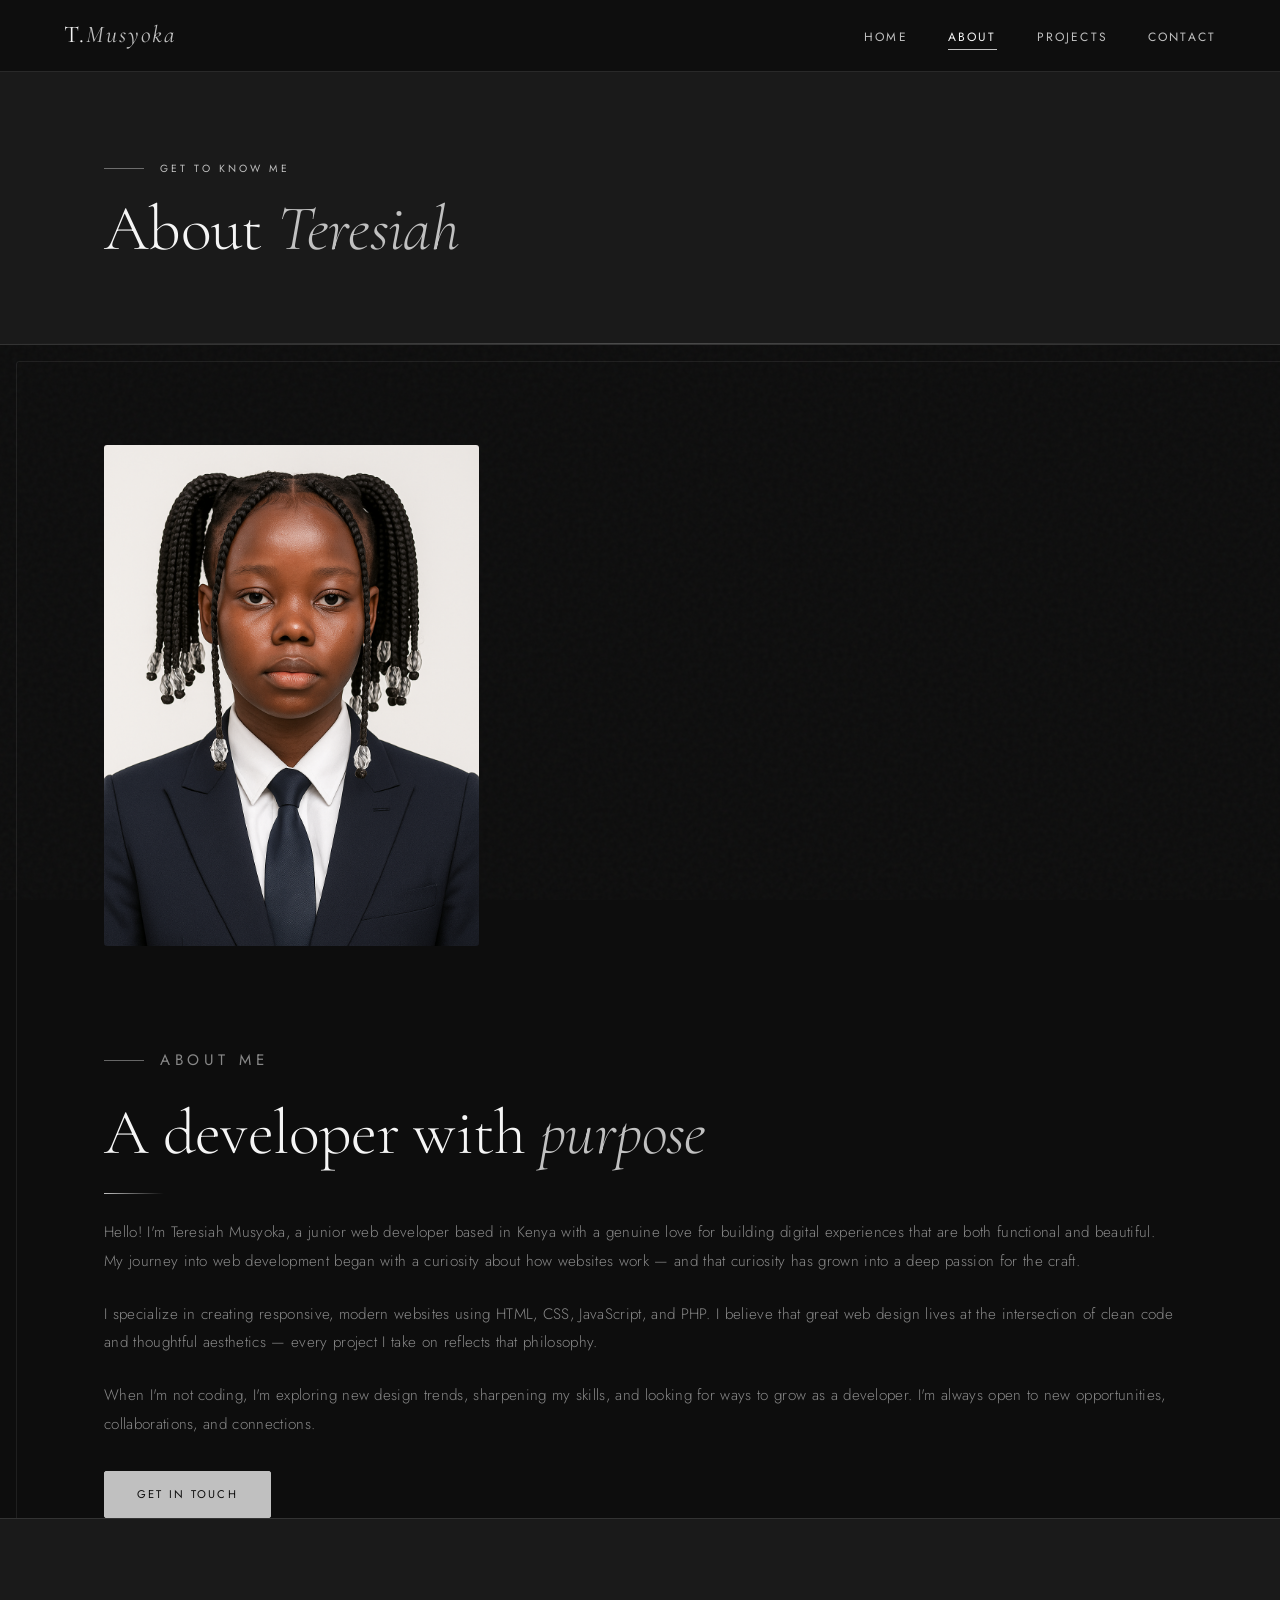
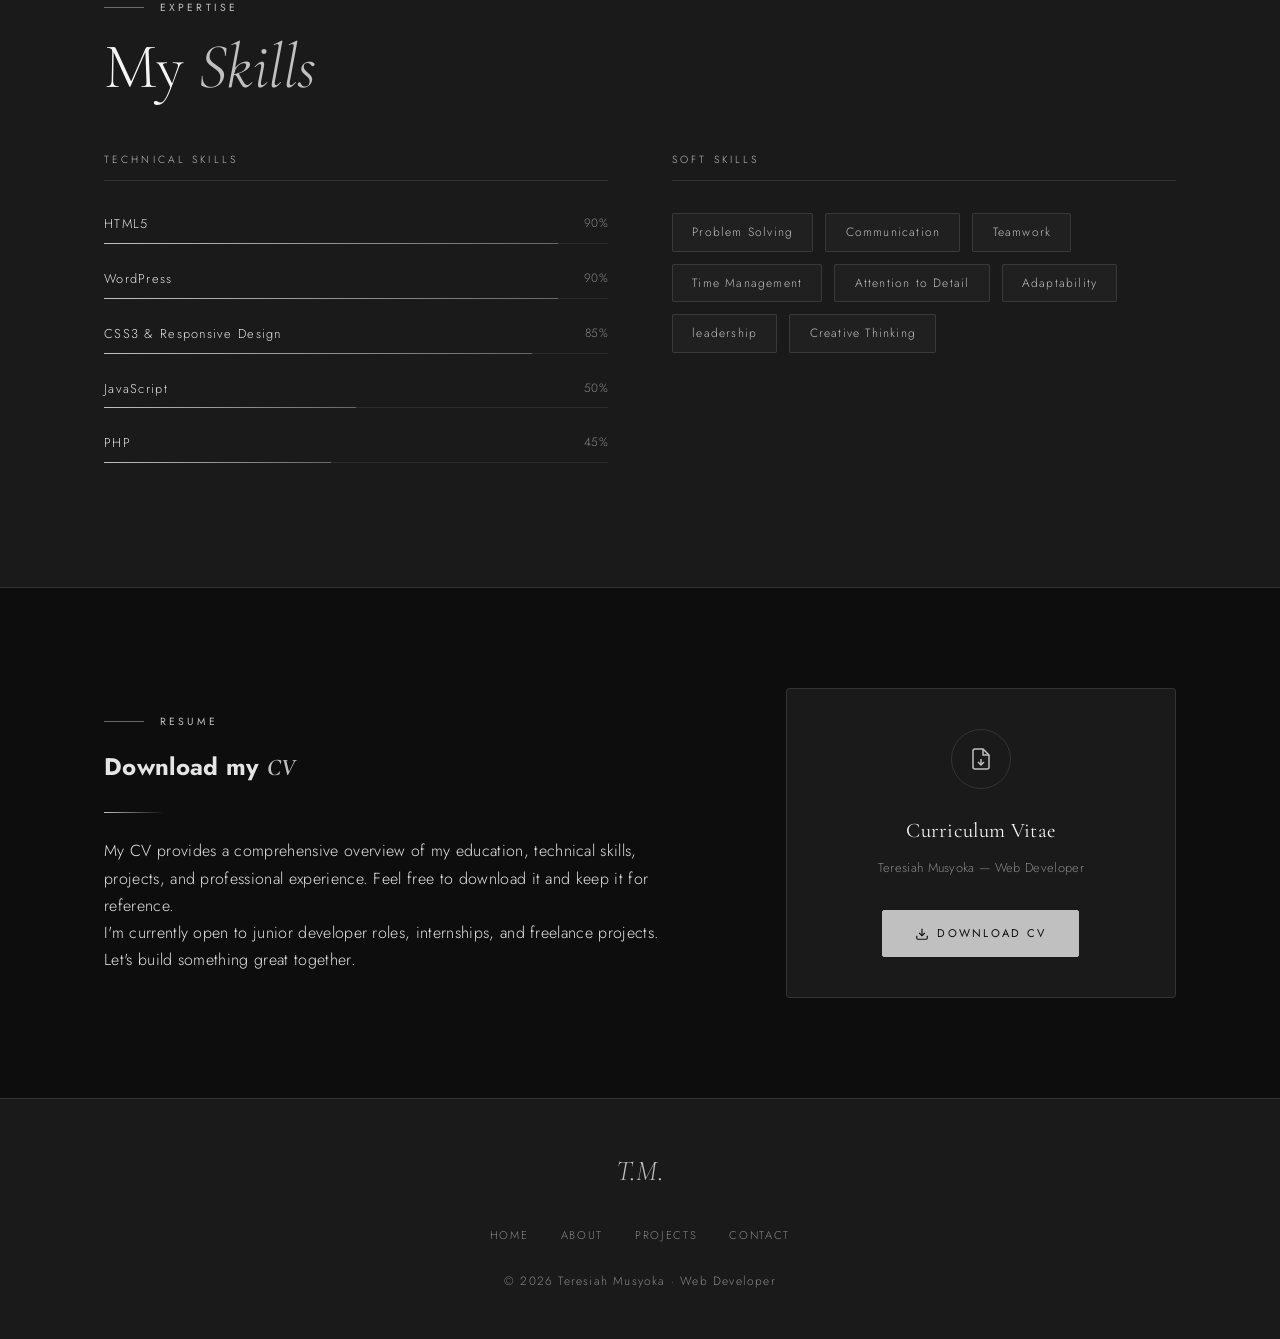
==== commit 112fa6c9: "Update about.html" ====
--- a/about.html
+++ b/about.html
@@ -87,7 +87,16 @@
             <div class="skill-bar-fill" style="--width:90%"></div>
           </div>
         </div>
-
+<div class="skill-item">
+          <div class="skill-header">
+            <span class="skill-name">WordPress</span>
+            <span class="skill-pct">90%</span>
+          </div>
+          <div class="skill-bar">
+            <div class="skill-bar-fill" style="--width:90%"></div>
+          </div>
+  
+        </div>
         <div class="skill-item">
           <div class="skill-header">
             <span class="skill-name">CSS3 &amp; Responsive Design</span>
@@ -129,7 +138,8 @@
           <span class="soft-skill-pill">Time Management</span>
           <span class="soft-skill-pill">Attention to Detail</span>
           <span class="soft-skill-pill">Adaptability</span>
-          <span class="soft-skill-pill">Creative Thinking</span>
+          <span class="soft-skill-pill">leadership</span>
+           <span class="soft-skill-pill">Creative Thinking</span>
         </div>
       </div>
     </div>
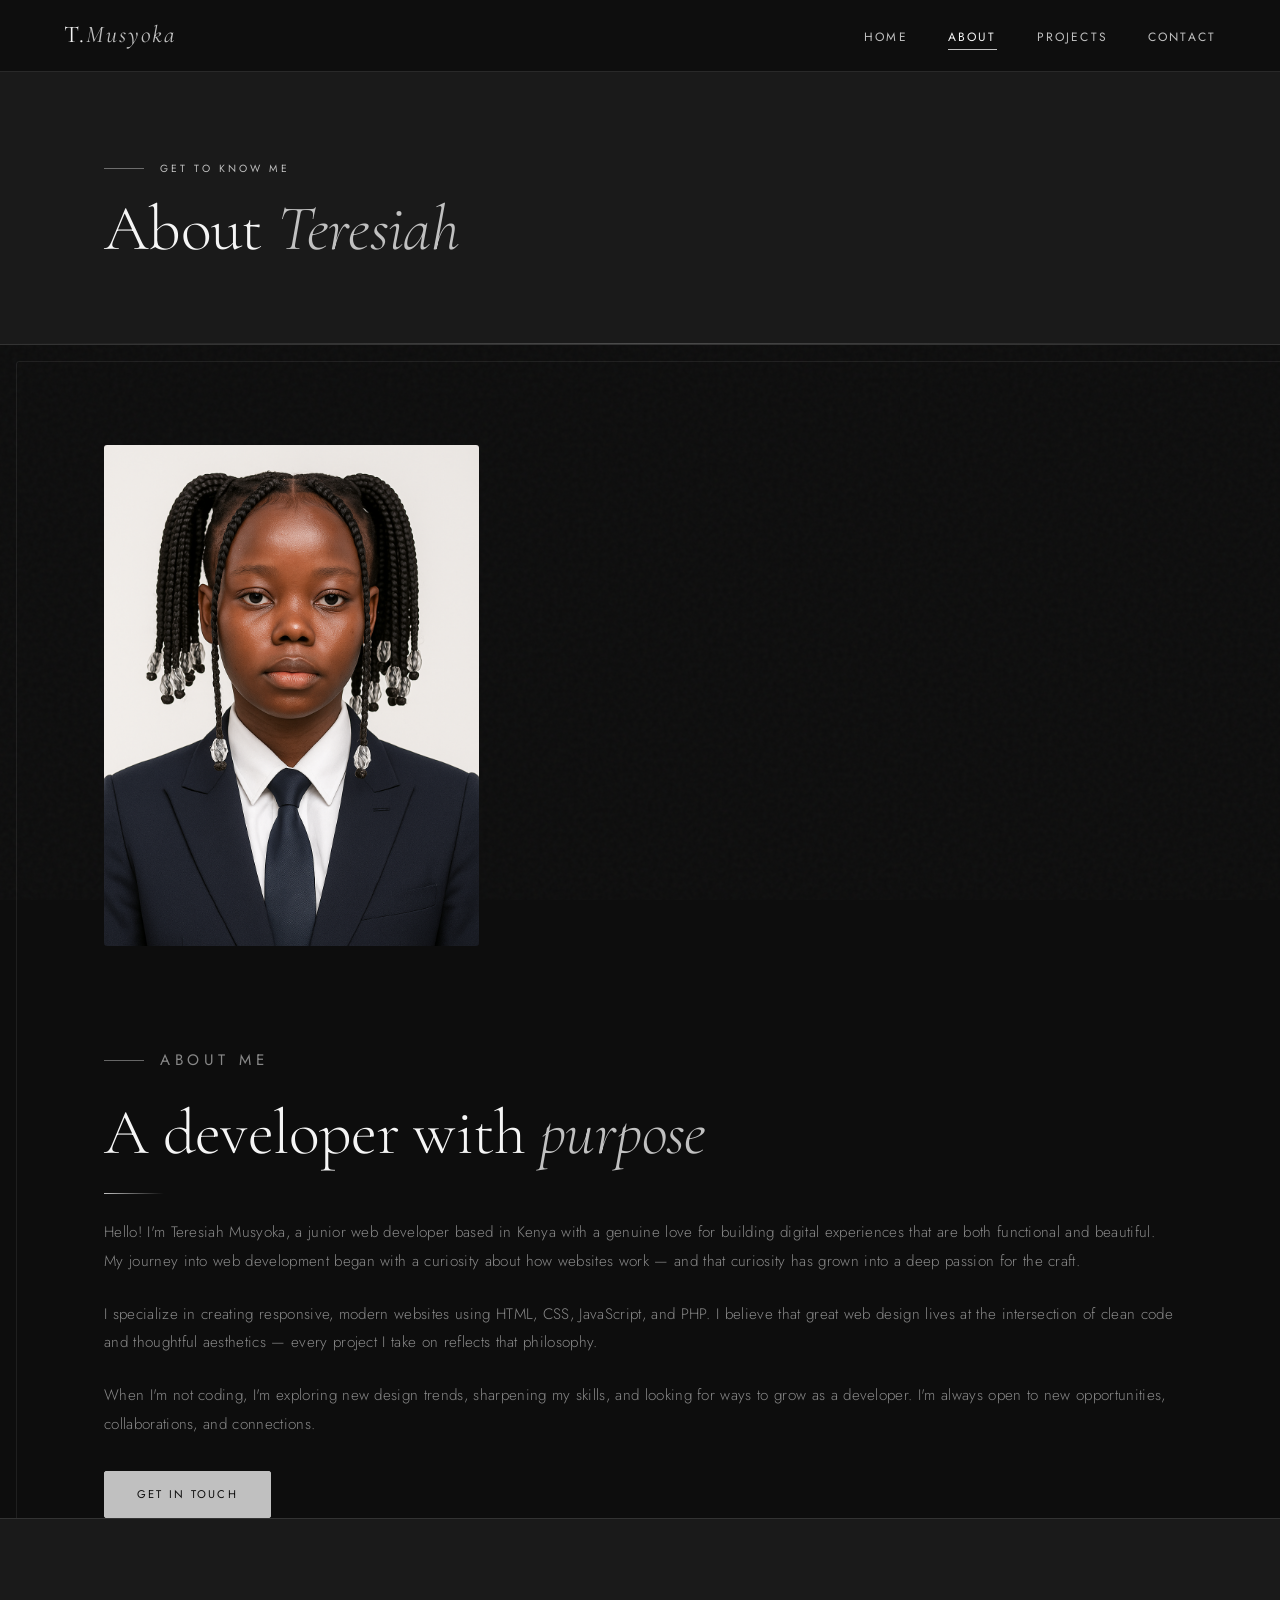
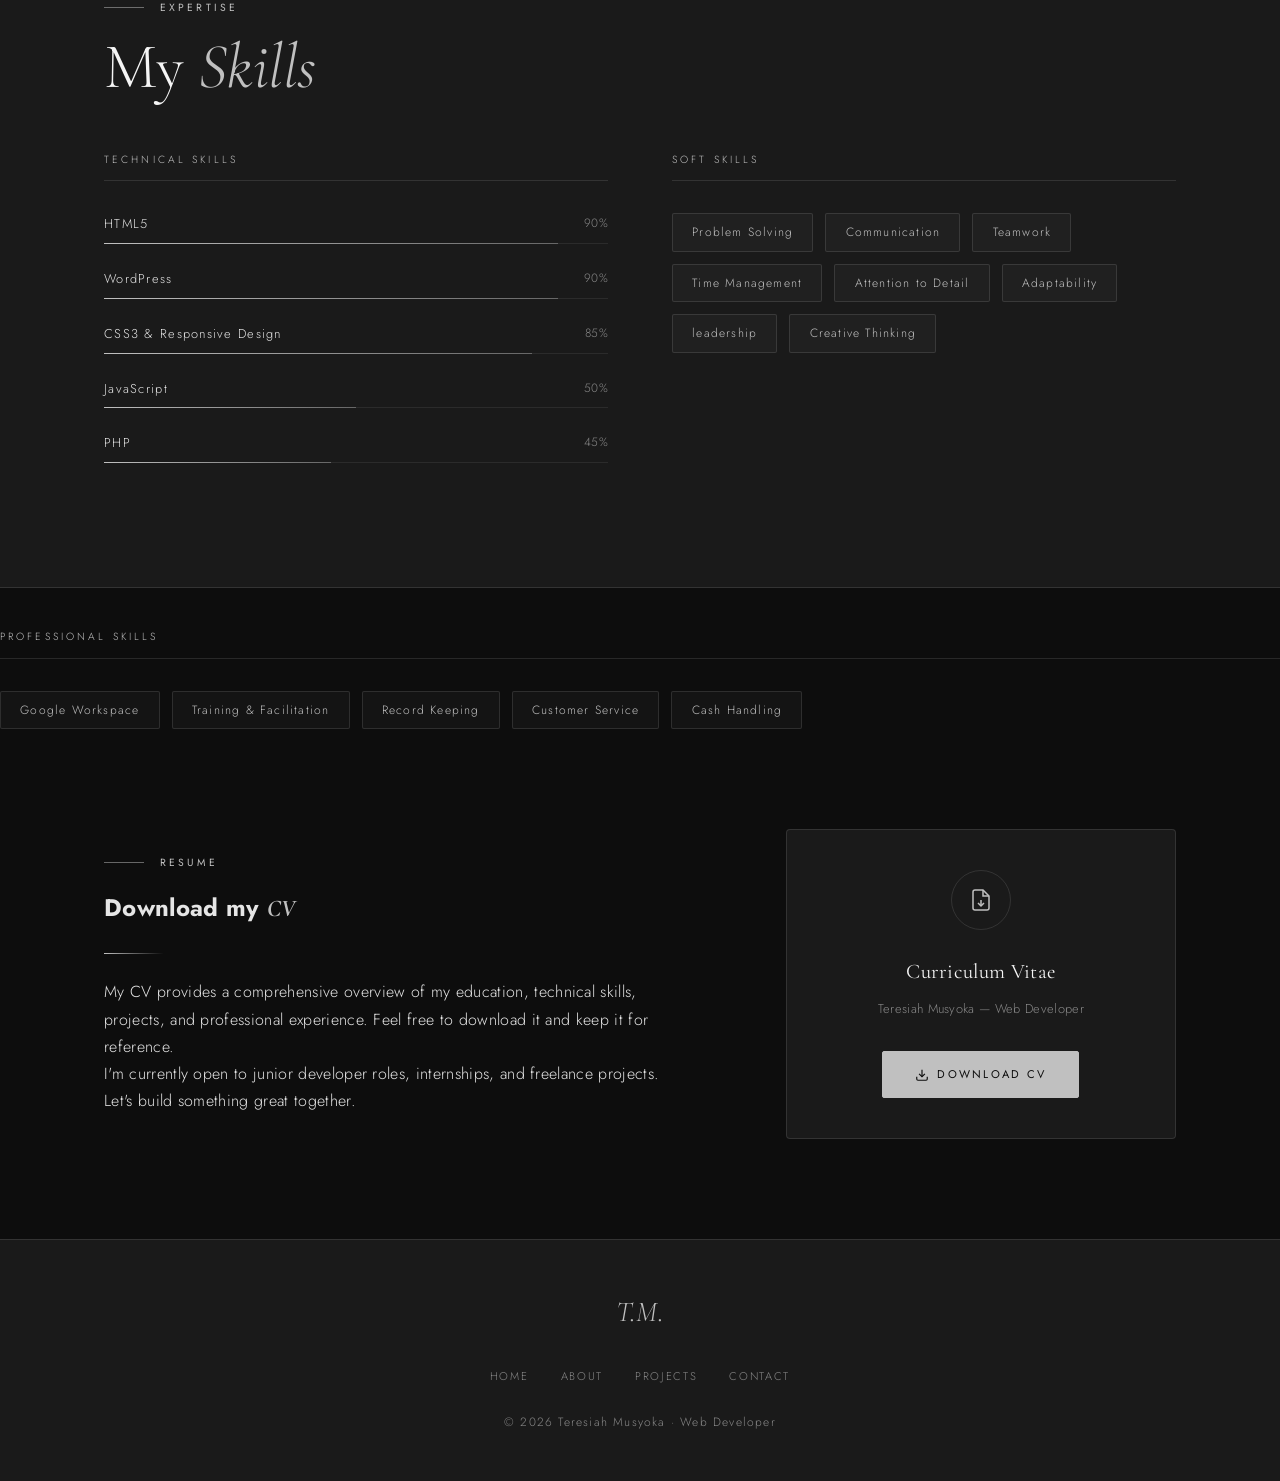
==== commit 7d01e20d: "Update about.html" ====
--- a/about.html
+++ b/about.html
@@ -146,6 +146,18 @@
   </div>
 </section>
 
+  <!-- Professional Skills -->
+<div class="fade-in delay-2" style="grid-column:1/-1;margin-top:2.5rem">
+  <p class="skills-group-title">Professional Skills</p>
+  <div class="soft-skills">
+    <span class="soft-skill-pill">Google Workspace</span>
+    <span class="soft-skill-pill">Training &amp; Facilitation</span>
+    <span class="soft-skill-pill">Record Keeping</span>
+    <span class="soft-skill-pill">Customer Service</span>
+    <span class="soft-skill-pill">Cash Handling</span>
+  </div>
+</div>
+
 <!-- CV Section -->
 <section class="cv-section">
   <div class="container">
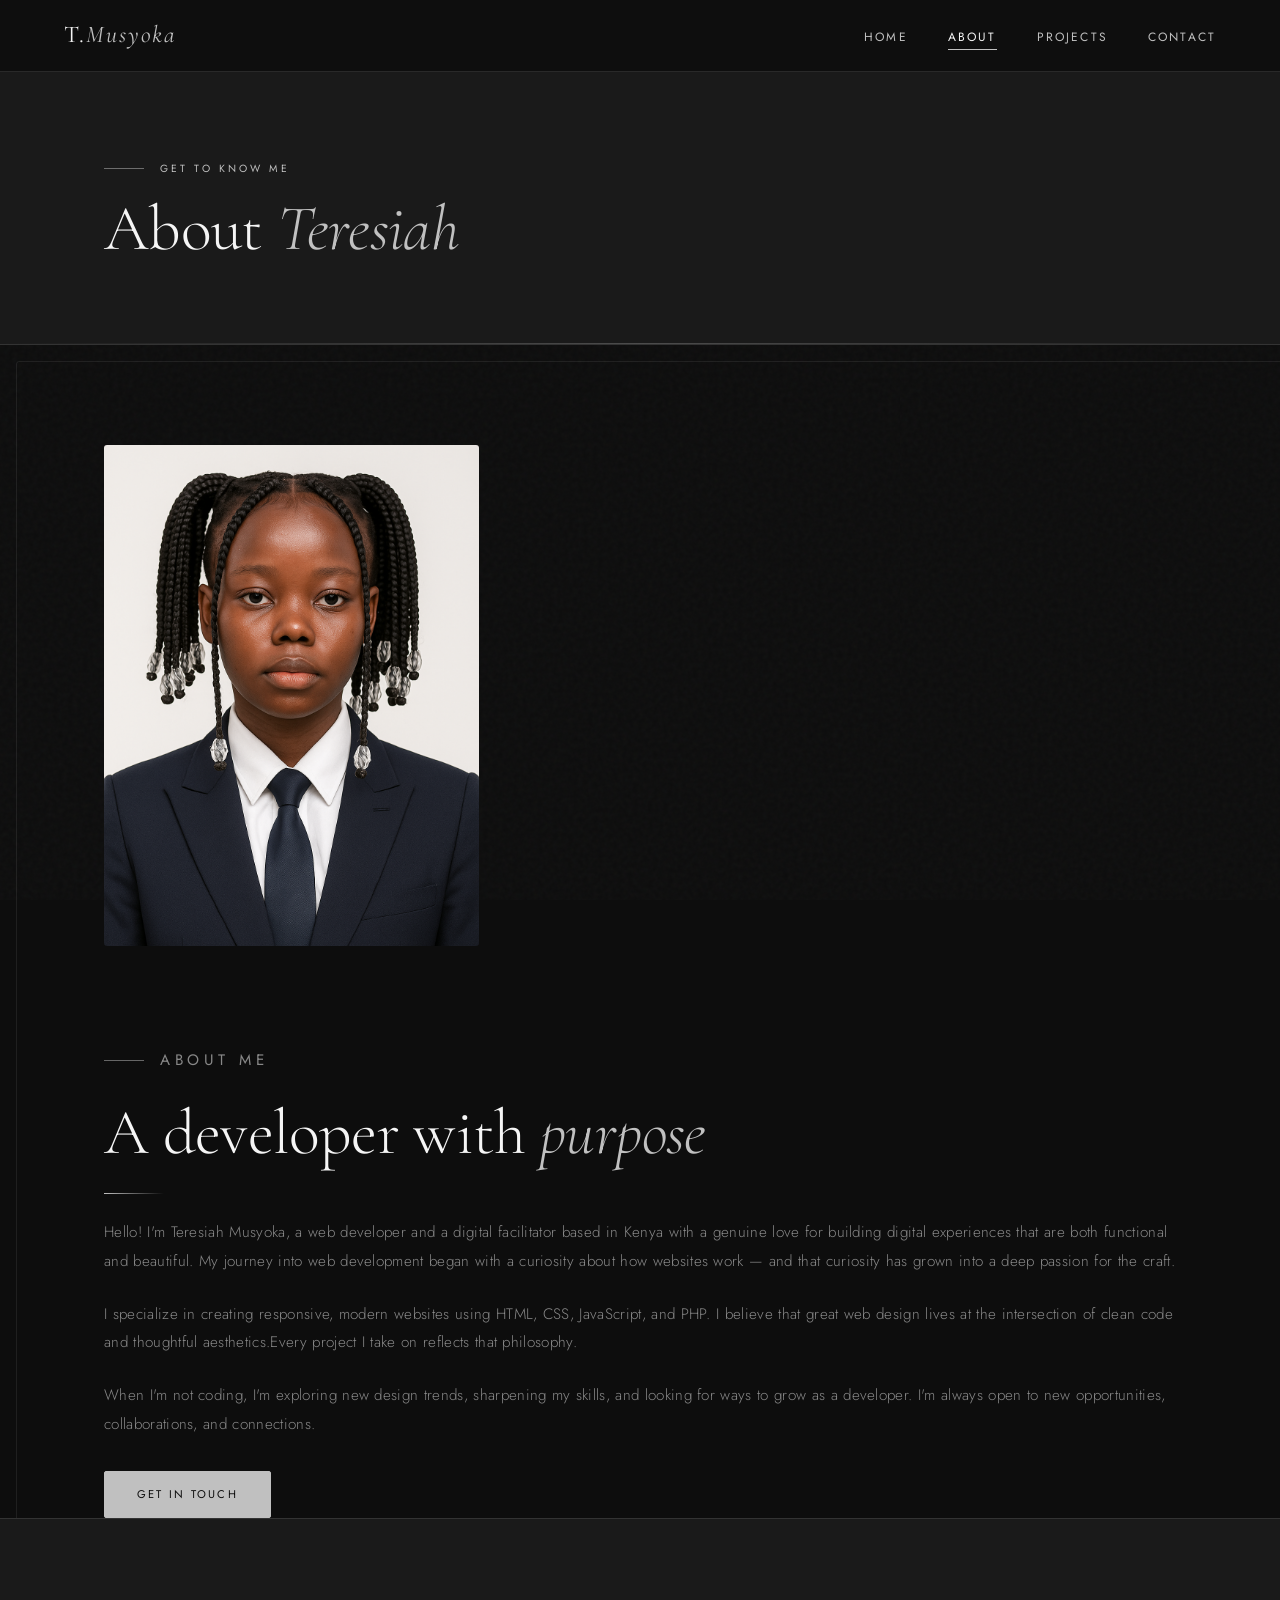
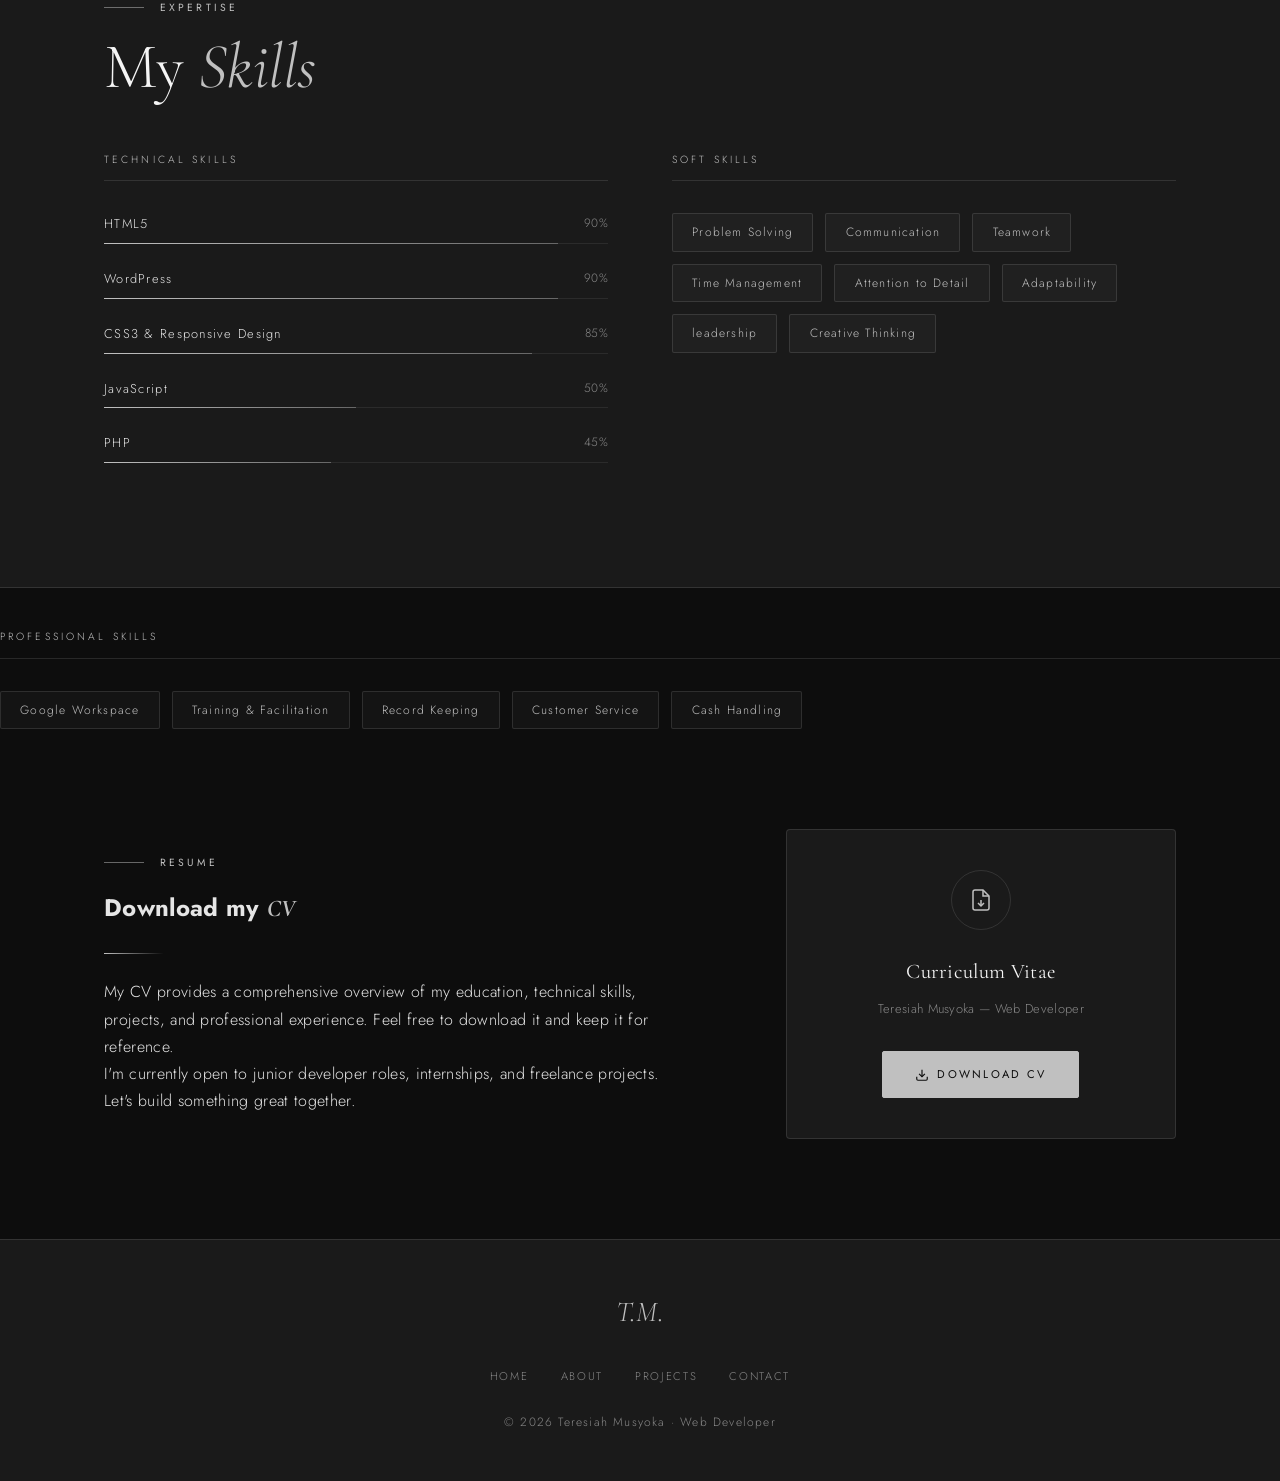
==== commit f8fbb459: "Update about.html" ====
--- a/about.html
+++ b/about.html
@@ -56,8 +56,8 @@
         <p class="section-label">About Me</p>
         <h2 class="section-title" style="margin-bottom:1rem">A developer with <em>purpose</em></h2>
         <div class="divider"></div>
-        <p>Hello! I'm Teresiah Musyoka, a junior web developer based in Kenya with a genuine love for building digital experiences that are both functional and beautiful. My journey into web development began with a curiosity about how websites work — and that curiosity has grown into a deep passion for the craft.</p>
-        <p>I specialize in creating responsive, modern websites using HTML, CSS, JavaScript, and PHP. I believe that great web design lives at the intersection of clean code and thoughtful aesthetics — every project I take on reflects that philosophy.</p>
+        <p>Hello! I'm Teresiah Musyoka, a web developer and a digital facilitator based in Kenya with a genuine love for building digital experiences that are both functional and beautiful. My journey into web development began with a curiosity about how websites work — and that curiosity has grown into a deep passion for the craft.</p>
+        <p>I specialize in creating responsive, modern websites using HTML, CSS, JavaScript, and PHP. I believe that great web design lives at the intersection of clean code and thoughtful aesthetics.Every project I take on reflects that philosophy.</p>
         <p>When I'm not coding, I'm exploring new design trends, sharpening my skills, and looking for ways to grow as a developer. I'm always open to new opportunities, collaborations, and connections.</p>
         <a href="contact.html" class="btn btn-primary" style="margin-top:0.5rem">Get in Touch</a>
       </div>
@@ -182,7 +182,7 @@
           </div>
           <h3>Curriculum Vitae</h3>
           <p>Teresiah Musyoka — Web Developer</p>
-          <a href="./cv/CV.pdf" download class="btn btn-primary" style="display:inline-flex;margin-top:0.5rem">
+          <a href="/CV/CV.pdf" download class="btn btn-primary" style="display:inline-flex;margin-top:0.5rem">
             <svg width="14" height="14" fill="none" stroke="currentColor" stroke-width="2" viewBox="0 0 24 24" style="flex-shrink:0">
               <path d="M21 15v4a2 2 0 01-2 2H5a2 2 0 01-2-2v-4"/>
               <polyline points="7 10 12 15 17 10"/>
